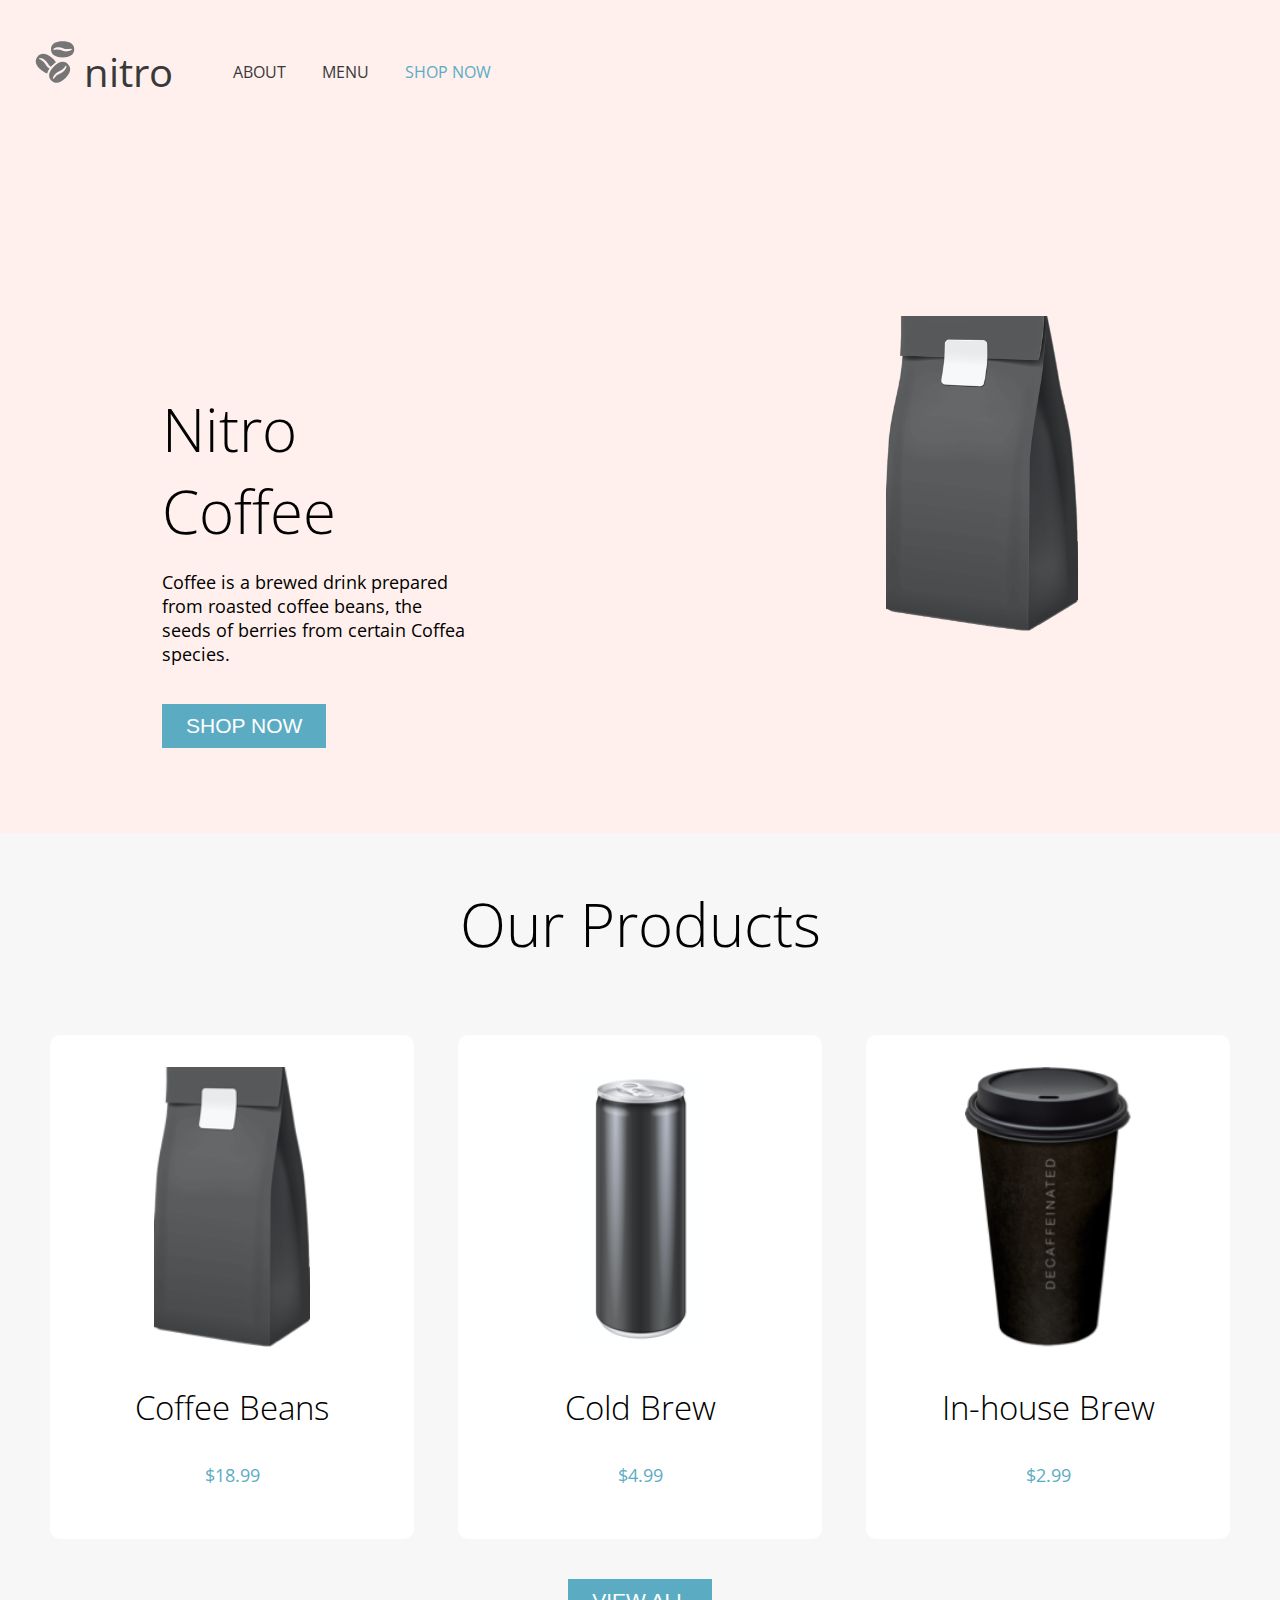
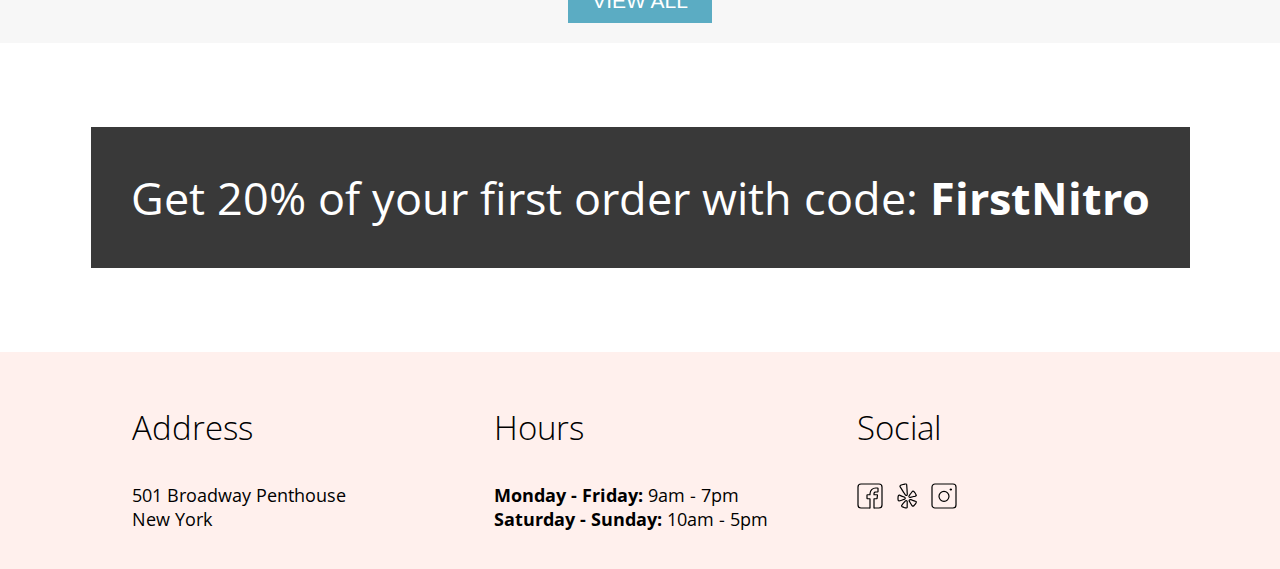
==== index.html @ c4e45bc8 "Initial commit" ====
<!DOCTYPE html>
<html lang="en">
  <head>
    <meta charset="UTF-8" />
    <meta name="viewport" content="width=device-width, initial-scale=1.0" />
    <link
      href="https://fonts.googleapis.com/css2?family=Open+Sans:ital,wght@0,300;0,400;0,600;0,700;1,400&display=swap"
      rel="stylesheet"
    />
    <link rel="stylesheet" href="./css/global.css" />
    <link rel="stylesheet" href="./css/landing.css" />
    <title>Coffee Shop - Home</title>
  </head>
  <body>
    <header class="header">
      <nav class="navbar">
        <div class="navbar-logo">
          <a href="./index.html">
            <img
              src="./assets/coffee-beans-logo-and-footer.svg"
              alt="coffee bean logo"
              class="navbar-logo-image"
            />

            <span class="navbar-logo-text">nitro</span>
          </a>
        </div>

        <ul class="navbar-list">
          <li><a href="./index.html" class="navbar-items">ABOUT</a></li>
          <li><a href="./pages/menu.html" class="navbar-items">MENU</a></li>
          <li>
            <a href="./pages/menu.html" class="navbar-items blue-text"
              >SHOP NOW</a
            >
          </li>
        </ul>
      </nav>

      <section class="landingpage-top">
        <div class="introductory-info">
          <h1 class="main-heading">Nitro Coffee</h1>
          <p>
            Coffee is a brewed drink prepared from roasted coffee beans, the
            seeds of berries from certain Coffea species.
          </p>
          <button type="button">SHOP NOW</button>
        </div>
        <img
          src="./assets/coffeebeans-hero.png"
          alt="coffee bag"
          class="coffee-bag"
        />
      </section>
    </header>

    <main id="main">
      <div class="our-products">
        <h2 class="our-products">Our Products</h2>

        <section class="card-layout">
          <div class="card">
            <img
              src="./assets/coffeebeans.png"
              alt="coffee beans"
              class="coffee-beans"
            />
            <h3>Coffee Beans</h3>
            <p class="blue-text">$18.99</p>
          </div>

          <div class="card">
            <img
              src="./assets/coldbrew.png"
              alt="cold brew"
              class="cold brew"
            />
            <h3>Cold Brew</h3>
            <p class="blue-text">$4.99</p>
          </div>

          <div class="card">
            <img
              src="./assets/inhousebrew.png"
              alt="in-house brew"
              class="in-house brew"
            />
            <h3>In-house Brew</h3>
            <p class="blue-text">$2.99</p>
          </div>
        </section>

        <button class="view-all-button">VIEW ALL</button>
      </div>

      <section class="discounts">
        <p class="discounts-text">
          Get 20% of your first order with code: <span>FirstNitro</span>
        </p>
      </section>
    </main>
    <footer class="footer">
      <div class="footer-companyinfocard">
        <div>
          <h3>Address</h3>
          <p>
            501 Broadway Penthouse <br />
            New York
          </p>
        </div>

        <div>
          <h3>Hours</h3>
          <p>
            <span>Monday - Friday:</span> 9am - 7pm <br />
            <span>Saturday - Sunday:</span> 10am - 5pm
          </p>
        </div>

        <div>
          <h3>Social</h3>
          <a href="https://www.facebook.com"
            ><img
              src="./assets/Facebook-Icon.svg"
              alt="facebook"
              class="facebook"
          /></a>
          <a href="https://www.yelp.com"
            ><img src="./assets/Yelp-Icon.svg" alt="yelp" class="yelp"
          /></a>
          <a href="https://www.instagram.com"
            ><img
              src="./assets/Instagram-Icon.svg"
              alt="instagram"
              class="instagram"
            />
          </a>
        </div>
      </div>
    </footer>
  </body>
</html>
---- css/global.css ----
/* ---------------- tags below ---------------- */

body {
    font-family: 'Open Sans';
    font-weight: 400;
    margin: 0;
    }

h1, h2 {
    font-size: 3.75rem;
    font-weight: 300;
  }

h3 {
    font-size: 2.0625rem;
    font-weight: 300;
  }

p {
    font-size: 1.125rem;
    font-weight: 400; 
}

a {
    text-decoration: none;
  }

li {
    margin: 1rem;
    list-style-type: none;
    display: inline-block;
}


/* ---------------- classes below ---------------- */



.navbar-items, .navbar-logo {
    display: inline-block;
    align-items: center;
    padding: 1.875rem 0rem 0rem 0rem;
    background-color: #FFF0ED;
    color: #393939;   
}

.navbar {
    /* text-align: center;  */
    padding: 0.9375rem 1.875rem;
    background-color: #FFF0ED;

}

.navbar-logo a{
    display: inline-block; 
    vertical-align: middle;

}

.navbar-logo{
    margin:0;
    padding: 0;
}

.navbar-logo-image {
    width: 50px; 
    height: auto; 
    display: inline-block;
    /* vertical-align: top;  */
    margin:0;
    padding: 0;

}

.navbar-list {
    text-decoration: none;
    display: inline-block;
    vertical-align: bottom;
    gap: 0.9375rem;
    margin:0;
    padding-bottom: 0;

}

.navbar-logo-text{
    text-decoration: none;
    font-size: 2.5rem;
    color: #393939;
}

    
button {
    background-color: #5BACC3; 
    color: white; 
    border: none; 
    padding: 10px 24px; 
    margin: 20px auto;
    font-size: 1.3125rem;
    font-weight: 400;
}

.blue-text{
    text-decoration: none;
    color: #5BACC3;
}
---- css/landing.css ----
.main-heading {
    font-size: 3.75rem;
    margin: 0;
    font-family: 'Open Sans', sans-serif;
    font-weight: 300;
}

.landingpage-top {
    background-color: #FFF0ED;
    overflow: hidden;
    padding: 1.25rem;
}


.coffee-bag{
    float: right;
    margin-left: auto;
    width: 30%; 
    margin: 4.375rem;
    max-width:15vw;
    max-height:35vh;
    padding: 7rem 7rem 7rem 0rem;
}

.introductory-info {
    padding: 14rem 0rem 0rem 7rem;
    width:25%;
    display: inline-block;
    vertical-align: top;
    margin: 1.875rem;
    

}

.our-products {
    background-color: #F7F7F7;
    overflow: hidden;
    
}

.discounts {
    text-align: center;
   
}

.discounts-text {
    display: inline-block;
    background-color: #393939;
    color: #ffffff;
    padding: 2.5rem; 
    font-size: 1.125rem; 
    text-align: center; 
    border: 4rem solid white;
    margin: 1.25rem auto;
    font-size: 2.8125rem;
    font-weight: 400;
}

.discounts span {
    font-weight: 700;
}

.footer {
    background-color: #FFF0ED;
}

.card {
    box-shadow: 0 5px 9px -1 rgba(0, 0, 0, 0.2);
        margin: 1.25rem;
    border-radius: 0.625rem;
    text-align: center;
    background-color: #ffffff;
    padding: 2rem;
    display: inline-block;
    width: 20.625rem;
    height: 27.5rem;
    max-width: 18.75rem;
    }

.our-products {
    display: block;
    text-align: center;

}


.our-products img {
    height: 17.5rem;
}



.view-all-button {
    display: block;
}

.footer-companyinfocard {

    display: block;
    text-align: left;
    padding: 1.25rem;
    margin: 0 0 0 7rem;
}

.footer-companyinfocard div {
    display: inline-block; 
    vertical-align: top;
    margin-right: 1.25rem; 
    width: 30%; 
    min-width: 12.5rem; 
}

.footer img {
    margin-right: 0.5rem; 
}  

.footer-companyinfocard span {
    font-weight: bold;
}
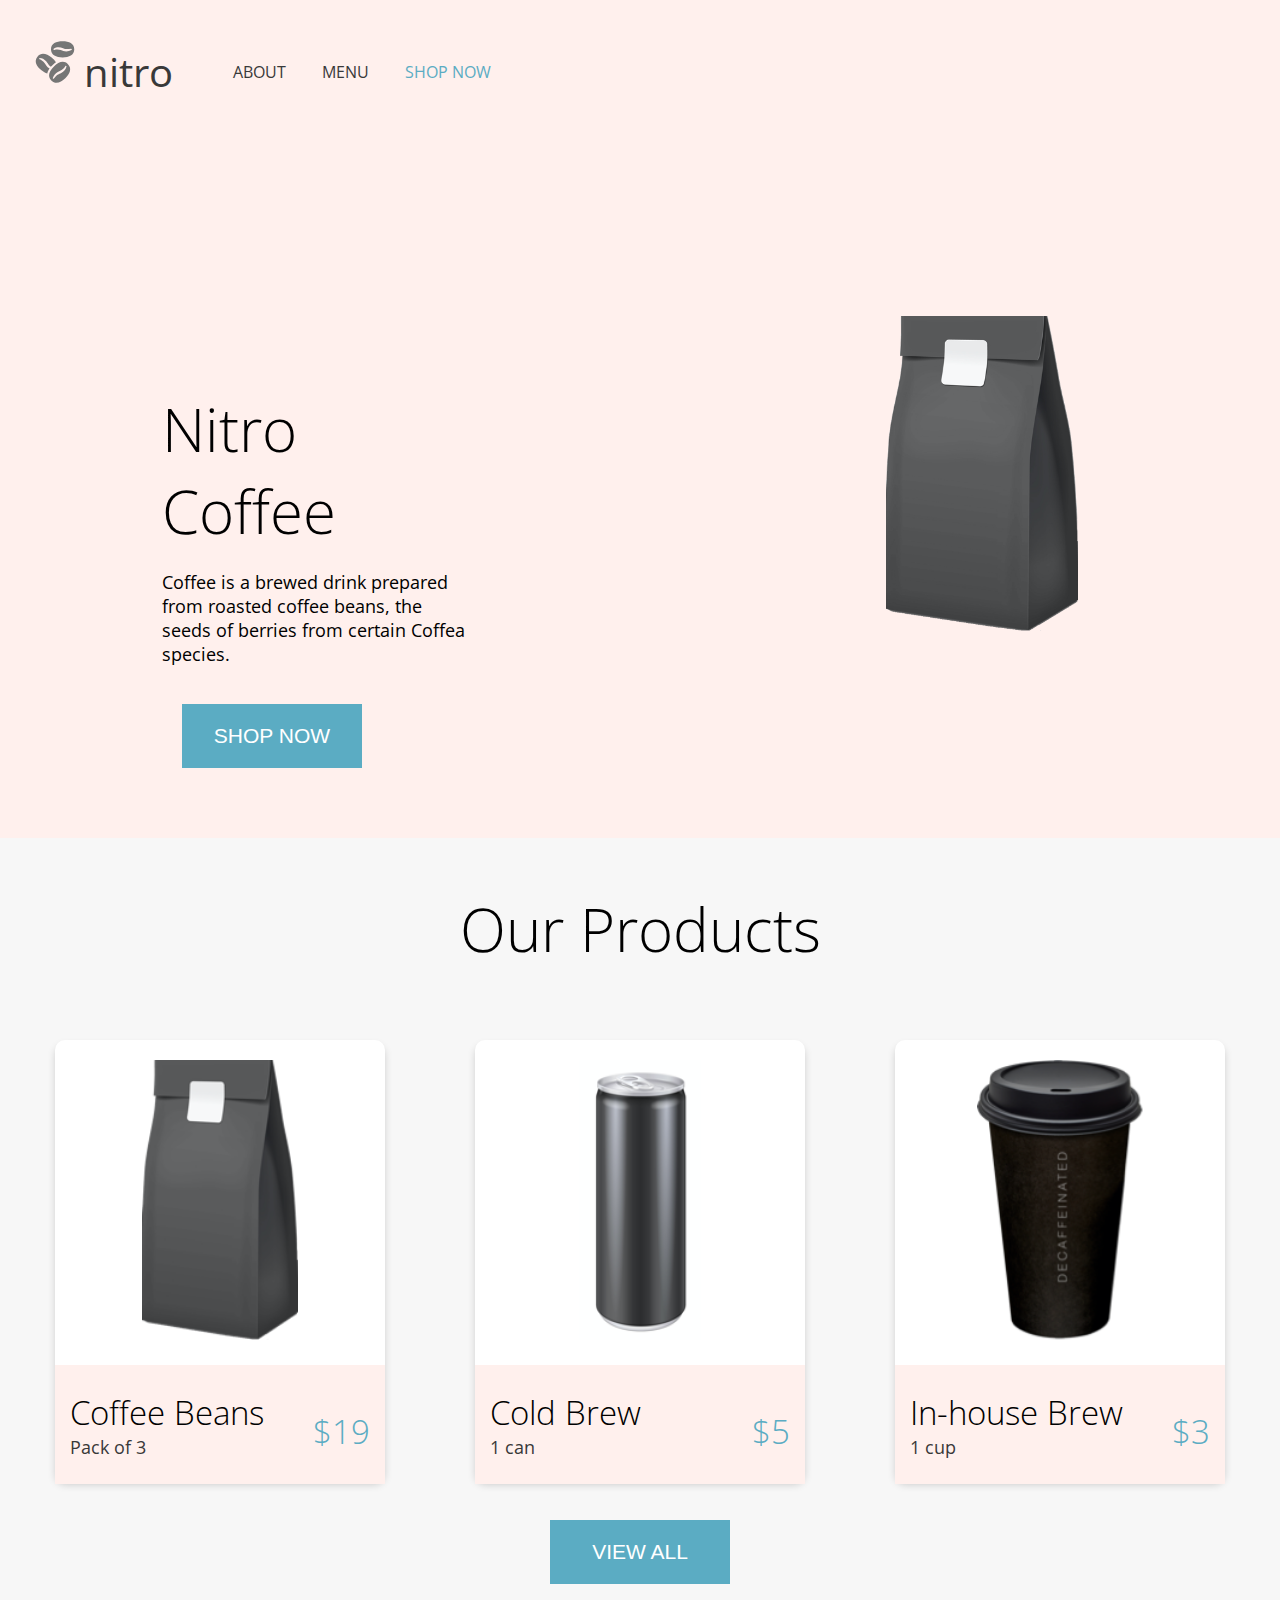
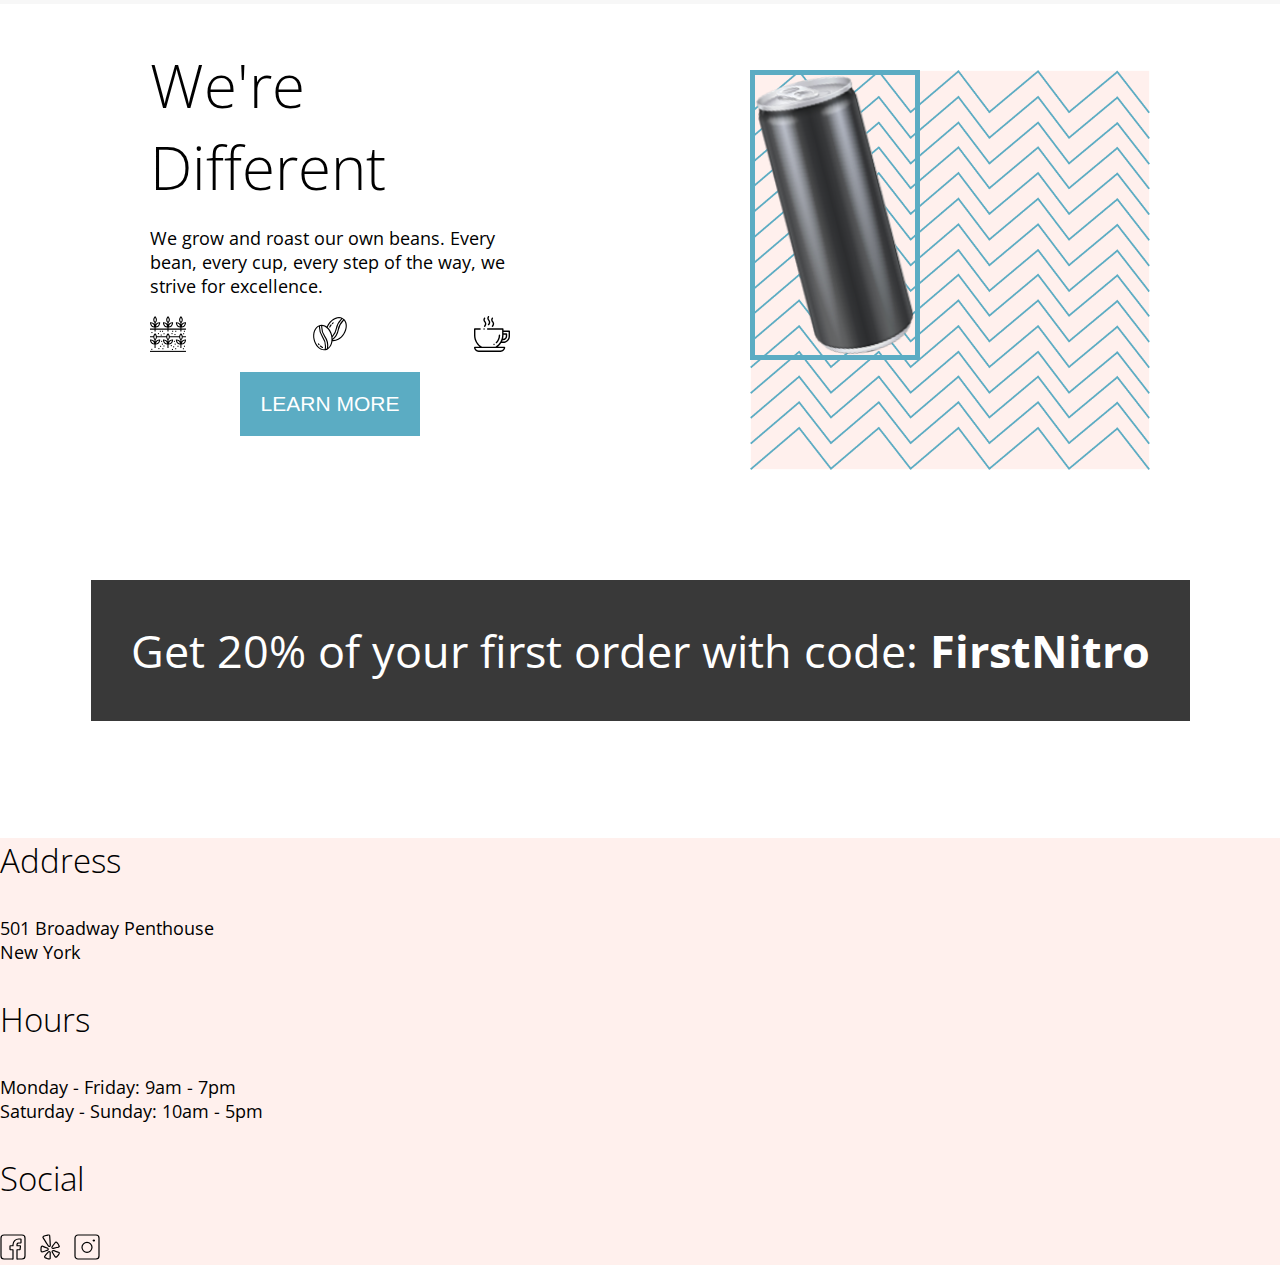
==== commit 8b4184ca: "Addition of exercises 12-16" ====
--- a/index.html
+++ b/index.html
@@ -37,14 +37,18 @@
         </ul>
       </nav>
 
-      <section class="landingpage-top">
+      <section class="hero">
         <div class="introductory-info">
           <h1 class="main-heading">Nitro Coffee</h1>
           <p>
             Coffee is a brewed drink prepared from roasted coffee beans, the
             seeds of berries from certain Coffea species.
           </p>
-          <button type="button">SHOP NOW</button>
+          <div class="button-container">
+          <div><button type="button">SHOP NOW</button></div>
+          <div class="button-border"></div>
+          </div>
+          
         </div>
         <img
           src="./assets/coffeebeans-hero.png"
@@ -59,39 +63,113 @@
         <h2 class="our-products">Our Products</h2>
 
         <section class="card-layout">
-          <div class="card">
-            <img
-              src="./assets/coffeebeans.png"
-              alt="coffee beans"
-              class="coffee-beans"
-            />
-            <h3>Coffee Beans</h3>
-            <p class="blue-text">$18.99</p>
+          <section class="card">
+              <div>
+                  <img
+                    src="./assets/coffeebeans.png"
+                    alt="coffee beans"
+                    class="card-image"
+                  />
+              </div>
+          
+              <div class="card-item-description">
+                  <div>
+                    <h3>Coffee Beans</h3>
+                    <p>Pack of 3</p>
+                  </div>
+                  <div>
+                    <h3 class="blue-text">$19</h3>
+                  </div>
+              </div>         
+          </section>
+
+          <section class="card">
+            <div>
+                <img
+                  src="./assets/coldbrew.png"
+                  alt="cold brew"
+                  class="card-image"
+                />
+            </div>
+        
+            <div class="card-item-description">
+                <div>
+                  <h3>Cold Brew</h3>
+                  <p>1 can</p>
+                </div>
+                <div>
+                  <h3 class="blue-text">$5</h3>
+                </div>
+            </div>         
+        </section>
+
+        <section class="card">
+          <div>
+              <img
+                  src="./assets/inhousebrew.png"
+                  alt="in-house brew"
+                  class="card-image"
+              />
           </div>
-
-          <div class="card">
-            <img
-              src="./assets/coldbrew.png"
-              alt="cold brew"
-              class="cold brew"
-            />
-            <h3>Cold Brew</h3>
-            <p class="blue-text">$4.99</p>
+      
+          <div class="card-item-description">
+              <div>
+                <h3>In-house Brew</h3>
+                <p>1 cup</p>
+              </div>
+              <div>
+                <h3 class="blue-text">$3</h3>
+              </div>
+          </div>         
+      </section>     
+    </section>
+        <div class="button-container">
+            <div><button type="button">VIEW ALL</button></div>
+            <div class="button-border"></div>
+        </div>
+      </div>
+
+      <section class="competition">
+        <section class="competition-content">
+            <h2>We're Different</h2>
+            <p>We grow and roast our own beans. Every bean, every cup, every step of the way, we strive for excellence.</p>
+            <div class="competition-icons-layout">
+              <img
+                  src="./assets/planting.svg"
+                  alt="plants"
+                  class="competition-content-icons"
+              />
+              <img
+                  src="./assets/coffee-beans.svg"
+                  alt="coffee beans"
+                  class="competition-content-icons"
+              />
+              <img
+                  src="./assets/coffee-cup.svg"
+                  alt="coffee cup"
+                  class="competition-content-icons"
+              />
+            </div>
+            <div class="button-container">
+              <button type="button">LEARN MORE</button>
+              <div class="button-border"></div>
           </div>
-
-          <div class="card">
-            <img
-              src="./assets/inhousebrew.png"
-              alt="in-house brew"
-              class="in-house brew"
-            />
-            <h3>In-house Brew</h3>
-            <p class="blue-text">$2.99</p>
-          </div>
+          </section>
+        
+        <section class="competition-images">
+          <img
+          src="./assets/coldbrewbackground.png"
+          alt="pink background with blue zigzag lines"
+        
+          />
+          <img
+                  src="./assets/tiltedcan.png"
+                  alt="tiled can"
+                  class="competition-second-image"
+          />
         </section>
-
-        <button class="view-all-button">VIEW ALL</button>
-      </div>
+      </section>
+      </section>
 
       <section class="discounts">
         <p class="discounts-text">
@@ -100,7 +178,7 @@
       </section>
     </main>
     <footer class="footer">
-      <div class="footer-companyinfocard">
+      <div class="" <div class="footer-companyinfocard">
         <div>
           <h3>Address</h3>
           <p>
--- a/css/global.css
+++ b/css/global.css
@@ -1,109 +1,127 @@
+/* ---------------- variables below ---------------- */
 /* ---------------- tags below ---------------- */
-
 body {
-    font-family: 'Open Sans';
-    font-weight: 400;
-    margin: 0;
-    }
+  font-family: "Open Sans";
+  font-weight: 400;
+  margin: 0;
+}
 
 h1, h2 {
-    font-size: 3.75rem;
-    font-weight: 300;
-  }
+  font-size: 3.75rem;
+  font-weight: 300;
+}
 
 h3 {
-    font-size: 2.0625rem;
-    font-weight: 300;
-  }
+  font-size: 2.0625rem;
+  font-weight: 300;
+}
 
 p {
-    font-size: 1.125rem;
-    font-weight: 400; 
+  font-size: 1.125rem;
+  font-weight: 400;
 }
 
 a {
-    text-decoration: none;
-  }
+  text-decoration: none;
+}
 
 li {
-    margin: 1rem;
-    list-style-type: none;
-    display: inline-block;
+  margin: 1rem;
+  list-style-type: none;
+  display: inline-block;
+}
+
+/* ---------------- classes below ---------------- */
+.navbar-items, .navbar-logo {
+  display: inline-block;
+  align-items: center;
+  padding: 1.875rem 0rem 0rem 0rem;
+  background-color: #FFF0ED;
+  color: #393939;
+}
+
+.navbar {
+  /* text-align: center;  */
+  padding: 0.9375rem 1.875rem;
+  background-color: #FFF0ED;
+}
+
+.navbar-logo a {
+  display: inline-block;
+  vertical-align: middle;
+}
+
+.navbar-logo {
+  margin: 0;
+  padding: 0;
+}
+
+.navbar-logo-image {
+  width: 50px;
+  height: auto;
+  display: inline-block;
+  /* vertical-align: top;  */
+  margin: 0;
+  padding: 0;
+}
+
+.navbar-list {
+  text-decoration: none;
+  display: inline-block;
+  vertical-align: bottom;
+  gap: 0.9375rem;
+  margin: 0;
+  padding-bottom: 0;
+}
+
+.navbar-logo-text {
+  text-decoration: none;
+  font-size: 2.5rem;
+  color: #393939;
+}
+
+.button-container {
+  position: relative;
+  display: inline-flex;
+  justify-content: center;
+  align-items: center;
+}
+
+button {
+  width: 180px;
+  margin: 20px;
+  padding: 20px;
+  background-color: #5BACC3;
+  color: white;
+  font-size: 1.3125rem;
+  font-weight: 400;
+  border: none;
+  position: relative;
+  display: flex;
+  align-items: center;
+  justify-content: center;
+  text-align: center;
+  cursor: pointer;
+
+}
+
+button button-border {
+  border: 2px solid #393939;
+  position: absolute;
+  top: -1px;
+  left: -1px;
+  width: 80%;
+  height: 80%;
+  box-sizing: border-box;
+}
+
+.button-container:hover .button-border {
+  top: 0;
+  left: 0;
 }
 
 
-/* ---------------- classes below ---------------- */
-
-
-
-.navbar-items, .navbar-logo {
-    display: inline-block;
-    align-items: center;
-    padding: 1.875rem 0rem 0rem 0rem;
-    background-color: #FFF0ED;
-    color: #393939;   
-}
-
-.navbar {
-    /* text-align: center;  */
-    padding: 0.9375rem 1.875rem;
-    background-color: #FFF0ED;
-
-}
-
-.navbar-logo a{
-    display: inline-block; 
-    vertical-align: middle;
-
-}
-
-.navbar-logo{
-    margin:0;
-    padding: 0;
-}
-
-.navbar-logo-image {
-    width: 50px; 
-    height: auto; 
-    display: inline-block;
-    /* vertical-align: top;  */
-    margin:0;
-    padding: 0;
-
-}
-
-.navbar-list {
-    text-decoration: none;
-    display: inline-block;
-    vertical-align: bottom;
-    gap: 0.9375rem;
-    margin:0;
-    padding-bottom: 0;
-
-}
-
-.navbar-logo-text{
-    text-decoration: none;
-    font-size: 2.5rem;
-    color: #393939;
-}
-
-    
-button {
-    background-color: #5BACC3; 
-    color: white; 
-    border: none; 
-    padding: 10px 24px; 
-    margin: 20px auto;
-    font-size: 1.3125rem;
-    font-weight: 400;
-}
-
-.blue-text{
-    text-decoration: none;
-    color: #5BACC3;
-} 
-
-
-
-
+.blue-text {
+  text-decoration: none;
+  color: #5BACC3;
+}--- a/css/landing.css
+++ b/css/landing.css
@@ -7,7 +7,7 @@
     font-weight: 300;
 }
 
-.landingpage-top {
+.hero {
     background-color: #FFF0ED;
     overflow: hidden;
     padding: 1.25rem;
@@ -37,12 +37,156 @@
 .our-products {
     background-color: #F7F7F7;
     overflow: hidden;
+    display: block;
+    text-align: center;
     
 }
+
+.our-products img {
+    height: 17.5rem;
+}
+
+.card-blue-text{
+    font-weight: bold;
+    text-decoration: none;
+    color: #5BACC3;
+    display: flex;
+
+} 
+
+
+.card-layout {
+    display: flex;
+    flex-wrap: wrap;
+    justify-content: space-around;
+    gap: 20px;
+    padding: 20px;
+}
+
+.card {
+    width: 20.625rem;
+    height: 27.5rem;
+    /* padding: 2rem;
+    margin: 20px; */
+    border-radius: 0.625rem;
+    box-shadow: 0 5px 9px -1px rgba(0, 0, 0, 0.2);  
+    display: flex;
+    flex-direction: column;
+    align-items: left;
+    justify-content: flex-start; 
+    /* justify content is for the parent (how the cards behave next to eachother) */
+    background-color: #ffffff;
+    position: relative;
+} 
+
+.card-image {
+    @extend .card;
+    margin: 20px;
+}
+
+.card-item-description {
+    width: 100%;
+    display: flex;
+    justify-content: space-between;
+    align-items: center;
+    padding: 10px 0;
+    box-sizing: border-box;
+    text-align: left; 
+    background-color: #FFF0ED;
+}
+
+.card-item-description h3 {
+    margin: 0;
+    padding: 15px 15px 0px 15px;
+}
+
+.card-item-description p {
+    margin: 0;
+    padding: 0px 15px 15px 15px;
+    color: #393939;
+}
+
+.card-item-description blue-text {
+    font-weight: 700;
+
+}
+
+.competition {
+    display: flex;
+    justify-content: space-around;
+    align-items: center;
+    padding: 20px;
+    margin: 20px;
+
+}
+
+.competition-content {
+    width: 30%;
+    display: flex;
+    flex-direction: column;
+
+}
+
+.competition-content h2 {
+    margin: 0;
+}
+
+
+.competition-icons-layout {
+    display: flex;
+    flex-direction: row;
+    justify-content: space-between;
+    align-items: center;
+    width: 100%;
+
+    
+}
+
+.competition-content-icons {
+    width: 10%; 
+}
+
+.button-container button {
+    align-content: flex-start;
+}
+/* Why is the button not pushing to the left? */
+
+.competition-images {
+    position: relative;
+    width: 400px;
+    height: 400px;
+}
+
+.competition-images img { 
+    position: absolute;
+    top: 20px;
+    left: 20px;
+    width: 100%;
+    height: 100%;
+}
+
+.competition-images img.competition-second-image {
+    z-index: 1;
+    width: 40%;
+    height: 280px;
+    border: 5px solid #5BACC3;
+}
+
+.competition-images img.competition-second-image:hover {
+    animation: rotate-image 2s linear infinite;
+}
+
+@keyframes flash-bg {
+    0% 100% {
+        background-color: #393939;
+        color: #5BACC3;
+    }
+}
+
 
 .discounts {
     text-align: center;
-   
+    animation: flash 1.5s infinite;
 }
 
 .discounts-text {
@@ -62,39 +206,22 @@
     font-weight: 700;
 }
 
+
+
+
+
 .footer {
     background-color: #FFF0ED;
 }
 
-.card {
-    box-shadow: 0 5px 9px -1 rgba(0, 0, 0, 0.2);
-        margin: 1.25rem;
-    border-radius: 0.625rem;
-    text-align: center;
-    background-color: #ffffff;
-    padding: 2rem;
-    display: inline-block;
-    width: 20.625rem;
-    height: 27.5rem;
-    max-width: 18.75rem;
-    }
-
-.our-products {
-    display: block;
-    text-align: center;
-
-}
-
-
-.our-products img {
-    height: 17.5rem;
-}
-
-
-
+
+
+
+
+/* 
 .view-all-button {
     display: block;
-}
+} */
 
 .footer-companyinfocard {
 
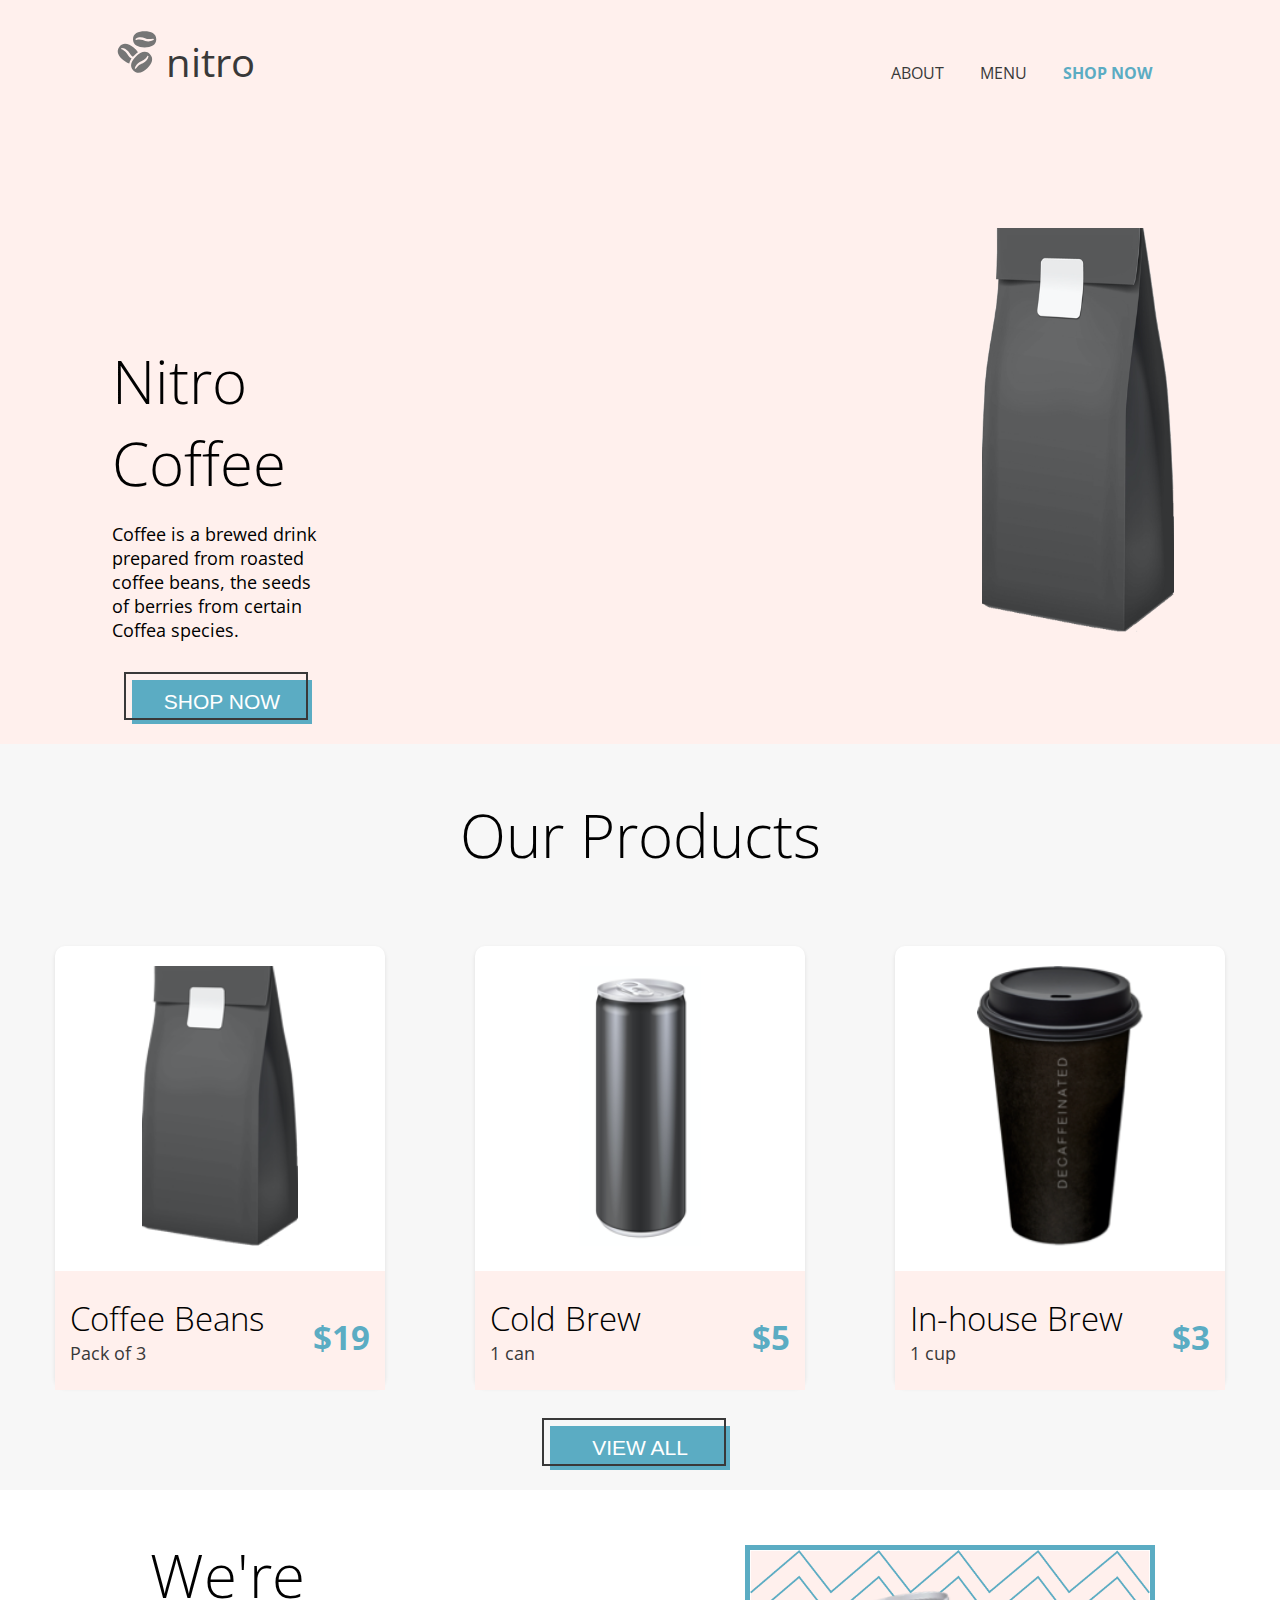
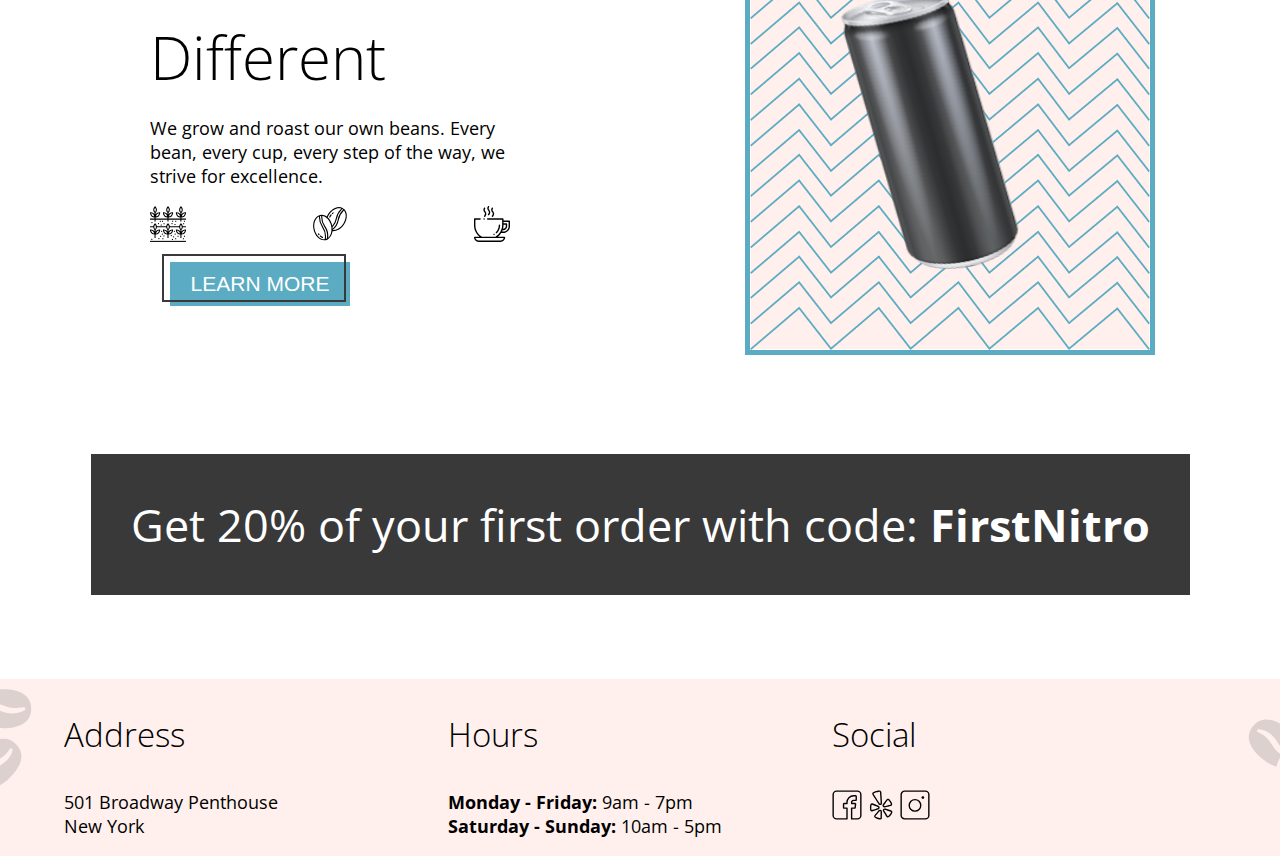
==== commit 4547d6de: "Added spinning animation" ====
--- a/index.html
+++ b/index.html
@@ -38,22 +38,22 @@
       </nav>
 
       <section class="hero">
-        <div class="introductory-info">
+        <div class="hero-info">
           <h1 class="main-heading">Nitro Coffee</h1>
           <p>
             Coffee is a brewed drink prepared from roasted coffee beans, the
             seeds of berries from certain Coffea species.
           </p>
-          <div class="button-container">
-          <div><button type="button">SHOP NOW</button></div>
-          <div class="button-border"></div>
-          </div>
+       
+          <button type="button" class="button-offset">SHOP NOW</button>
+          
+          
           
         </div>
         <img
           src="./assets/coffeebeans-hero.png"
           alt="coffee bag"
-          class="coffee-bag"
+          class="hero-coffee-bag"
         />
       </section>
     </header>
@@ -123,10 +123,10 @@
           </div>         
       </section>     
     </section>
-        <div class="button-container">
-            <div><button type="button">VIEW ALL</button></div>
-            <div class="button-border"></div>
-        </div>
+        
+            <div><button type="button" class="button-offset">VIEW ALL</button></div>
+            <!-- <div class="button-border"></div> -->
+        <!-- </div> -->
       </div>
 
       <section class="competition">
@@ -150,16 +150,16 @@
                   class="competition-content-icons"
               />
             </div>
-            <div class="button-container">
-              <button type="button">LEARN MORE</button>
-              <div class="button-border"></div>
-          </div>
+           
+              <button type="button" class="button-offset">LEARN MORE</button>
+              
           </section>
         
         <section class="competition-images">
           <img
           src="./assets/coldbrewbackground.png"
           alt="pink background with blue zigzag lines"
+          class="competition-first-image"
         
           />
           <img
@@ -177,8 +177,15 @@
         </p>
       </section>
     </main>
+
+
+
     <footer class="footer">
-      <div class="" <div class="footer-companyinfocard">
+      <div class="footer-design-left">
+        <img src="./assets/coffee-beans-logo-and-footer.svg" alt="coffee bean design" />
+      </div>
+      
+      <div class="footer-companyinfocard">
         <div>
           <h3>Address</h3>
           <p>
@@ -215,6 +222,10 @@
           </a>
         </div>
       </div>
+
+      <div class="footer-design-right">
+        <img src="./assets/coffee-beans-logo-and-footer.svg" alt="coffee bean design" />
+      </div>
     </footer>
   </body>
 </html>
--- a/css/global.css
+++ b/css/global.css
@@ -42,7 +42,10 @@
 
 .navbar {
   /* text-align: center;  */
-  padding: 0.9375rem 1.875rem;
+  display:flex;
+  justify-content: space-between;
+  align-items: center;
+  padding: 1rem 7em;
   background-color: #FFF0ED;
 }
 
@@ -60,7 +63,6 @@
   width: 50px;
   height: auto;
   display: inline-block;
-  /* vertical-align: top;  */
   margin: 0;
   padding: 0;
 }
@@ -72,6 +74,7 @@
   gap: 0.9375rem;
   margin: 0;
   padding-bottom: 0;
+  margin-left: auto;
 }
 
 .navbar-logo-text {
@@ -80,24 +83,22 @@
   color: #393939;
 }
 
-.button-container {
-  position: relative;
-  display: inline-flex;
-  justify-content: center;
-  align-items: center;
-}
 
-button {
+
+
+
+.button-offset {
   width: 180px;
+  height: 44px;
   margin: 20px;
-  padding: 20px;
+  /* padding: 10px 20px; */
   background-color: #5BACC3;
   color: white;
   font-size: 1.3125rem;
   font-weight: 400;
+  position: relative;
   border: none;
-  position: relative;
-  display: flex;
+  display: inline-flex;
   align-items: center;
   justify-content: center;
   text-align: center;
@@ -105,17 +106,18 @@
 
 }
 
-button button-border {
+.button-offset::before {
+  content: '';
+  position: absolute;
+  top: -8px;
+  left: -8px;
+  width: 100%;
+  height: 100%;
   border: 2px solid #393939;
-  position: absolute;
-  top: -1px;
-  left: -1px;
-  width: 80%;
-  height: 80%;
-  box-sizing: border-box;
+  transition: all 0.2s ease;
 }
 
-.button-container:hover .button-border {
+.button-offset:hover::before {
   top: 0;
   left: 0;
 }
--- a/css/landing.css
+++ b/css/landing.css
@@ -8,28 +8,32 @@
 }
 
 .hero {
+    display: flex;
     background-color: #FFF0ED;
     overflow: hidden;
-    padding: 1.25rem;
-}
-
-
-.coffee-bag{
+    margin: 20px #FFF0ED;
+}
+
+
+.hero-coffee-bag{
     float: right;
-    margin-left: auto;
+    margin-left: 650px;
     width: 30%; 
-    margin: 4.375rem;
+    /* margin: 4.375rem; */
     max-width:15vw;
-    max-height:35vh;
+    max-height:none;
     padding: 7rem 7rem 7rem 0rem;
-}
-
-.introductory-info {
+    margin: 20px #FFF0ED;
+}
+
+.hero-info {
+    /* padding: 14rem 0rem 0rem 7rem; */
+    
+    display: inline-block;
+    vertical-align: center;
+    width:25%;
     padding: 14rem 0rem 0rem 7rem;
-    width:25%;
-    display: inline-block;
-    vertical-align: top;
-    margin: 1.875rem;
+    margin: 0%;
     
 
 }
@@ -39,6 +43,7 @@
     overflow: hidden;
     display: block;
     text-align: center;
+    margin: 20px  #F7F7F7;
     
 }
 
@@ -66,21 +71,17 @@
 .card {
     width: 20.625rem;
     height: 27.5rem;
-    /* padding: 2rem;
-    margin: 20px; */
     border-radius: 0.625rem;
-    box-shadow: 0 5px 9px -1px rgba(0, 0, 0, 0.2);  
+    box-shadow: 0 2px 4px rgba(0, 0, 0, 0.1);  
     display: flex;
     flex-direction: column;
     align-items: left;
     justify-content: flex-start; 
-    /* justify content is for the parent (how the cards behave next to eachother) */
     background-color: #ffffff;
     position: relative;
 } 
 
 .card-image {
-    @extend .card;
     margin: 20px;
 }
 
@@ -106,7 +107,7 @@
     color: #393939;
 }
 
-.card-item-description blue-text {
+.card-item-description, .blue-text {
     font-weight: 700;
 
 }
@@ -117,7 +118,8 @@
     align-items: center;
     padding: 20px;
     margin: 20px;
-
+    /* overflow: hidden; */
+    
 }
 
 .competition-content {
@@ -146,48 +148,82 @@
     width: 10%; 
 }
 
-.button-container button {
-    align-content: flex-start;
-}
-/* Why is the button not pushing to the left? */
 
 .competition-images {
     position: relative;
     width: 400px;
     height: 400px;
-}
-
-.competition-images img { 
+   
+}
+
+.competition-images img:first-child {
     position: absolute;
     top: 20px;
     left: 20px;
+    width: 400px;
+    height: 400px;
+    
+}
+/* 
+.competition-second-image {
+    position: absolute;
+    top: 130px;
+    left: 130px;
+    top:18%;
+    left:30%;
+    width: 180px;
+    height: 280px;
+} */
+
+.competition-second-image {
+    position: absolute;
+    /* top: 130px;
+    left: 130px; */
+    top:50%;
+    left:50%;
+    transform: translate(-50%, -50%);
+    width: 180px;
+    height: 280px;
+}
+
+
+.competition-images::before {
+    content: '';
+    position: absolute;
+    top: 15px;
+    left: 15px;
     width: 100%;
     height: 100%;
-}
-
-.competition-images img.competition-second-image {
-    z-index: 1;
-    width: 40%;
-    height: 280px;
     border: 5px solid #5BACC3;
 }
 
-.competition-images img.competition-second-image:hover {
+.competition-images:hover .competition-second-image {
+    transform-origin: center;
+    /* top:50%;
+    left:50%; */
+    /* top:25%;
+    left:25%; */
     animation: rotate-image 2s linear infinite;
 }
 
-@keyframes flash-bg {
-    0% 100% {
-        background-color: #393939;
-        color: #5BACC3;
+@keyframes rotate-image {
+    from {
+        transform: translate(-50%, -50%) rotate(0deg);
+        }
+    to {
+        transform: translate(-50%, -50%) rotate(360deg);
     }
 }
+
+
 
 
 .discounts {
     text-align: center;
-    animation: flash 1.5s infinite;
-}
+    
+}
+
+
 
 .discounts-text {
     display: inline-block;
@@ -200,47 +236,81 @@
     margin: 1.25rem auto;
     font-size: 2.8125rem;
     font-weight: 400;
+    animation: flash-bg 2.5s infinite;
+}
+
+@keyframes flash-bg {
+    0%, 100% {
+        background-color: #393939;
+    }
+    50% {
+        background-color: #5BACC3;
+    }
 }
 
 .discounts span {
     font-weight: 700;
 }
 
-
-
-
-
 .footer {
     background-color: #FFF0ED;
-}
-
-
-
-
-
-/* 
-.view-all-button {
-    display: block;
-} */
+    position: relative;
+    display: flex;
+    justify-content: space-between;
+  
+    overflow: hidden;
+}
+
+.footer-design-left, .footer-design-right {
+    position: absolute;
+    width: 50px;
+    height: 100%;
+
+}
+
+.footer-design-left {
+    position: absolute;
+    top: 0;
+    left: -75px;
+    width: 120px;
+    height: 120px;
+}
+
+.footer-design-right {
+    position: absolute;
+    top: 0;
+    right: -75px;
+    width: 120px;
+    height: 120px;
+}
+
+.footer-design-left img, .footer-design-right img {
+    width: 100%;
+    height: 100%;
+    /* object-fit: contain; */
+    opacity: 0.25;
+}
 
 .footer-companyinfocard {
-
-    display: block;
-    text-align: left;
-    padding: 1.25rem;
-    margin: 0 0 0 7rem;
+    width: 100%;
+    display: flex;
+    justify-content: center;
+    /* text-align: left; */
+    padding: 0;
+    margin: 0;
+    
 }
 
 .footer-companyinfocard div {
-    display: inline-block; 
-    vertical-align: top;
-    margin-right: 1.25rem; 
+   
     width: 30%; 
-    min-width: 12.5rem; 
-}
-
-.footer img {
-    margin-right: 0.5rem; 
+    margin-right: 0; 
+    /* min-width: 12.5rem;  */
+}
+
+.facebook, .yelp, .instagram {
+    width: 30px;
+    height: 30px;
 }  
 
 .footer-companyinfocard span {
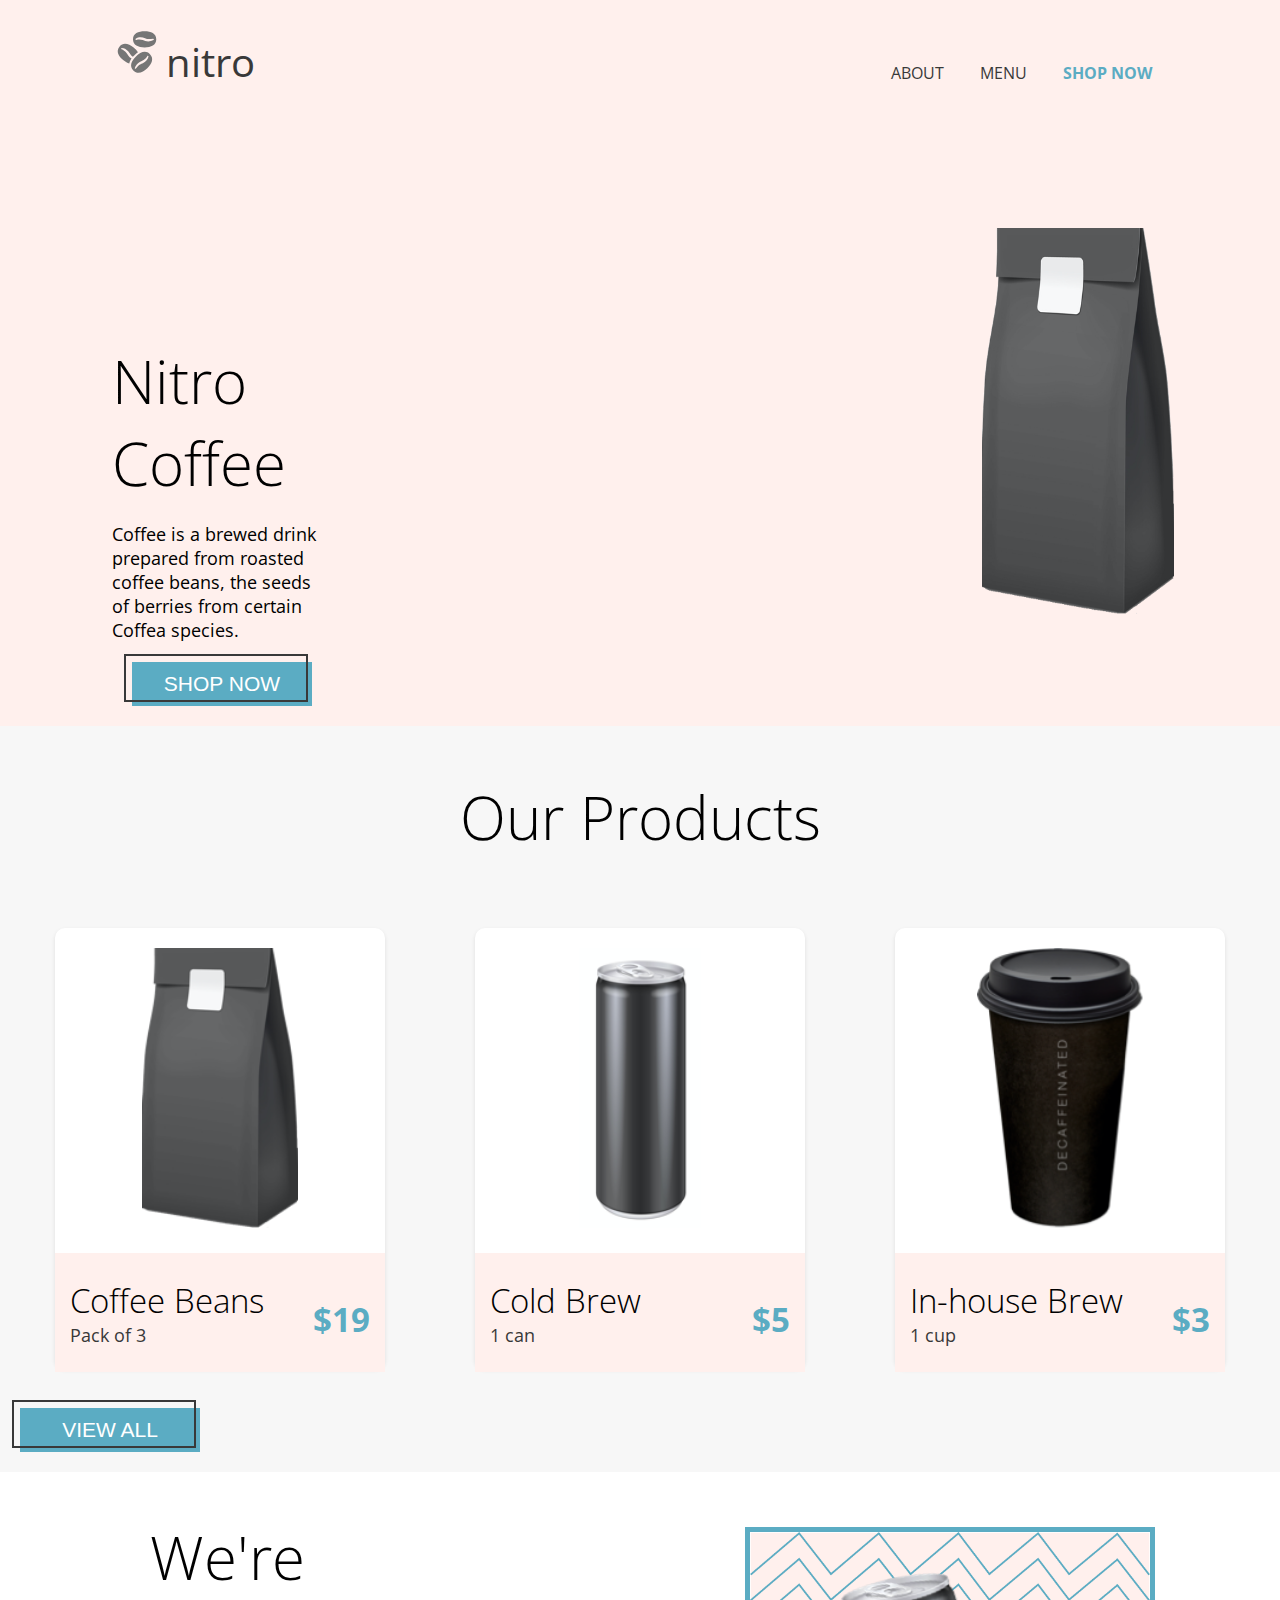
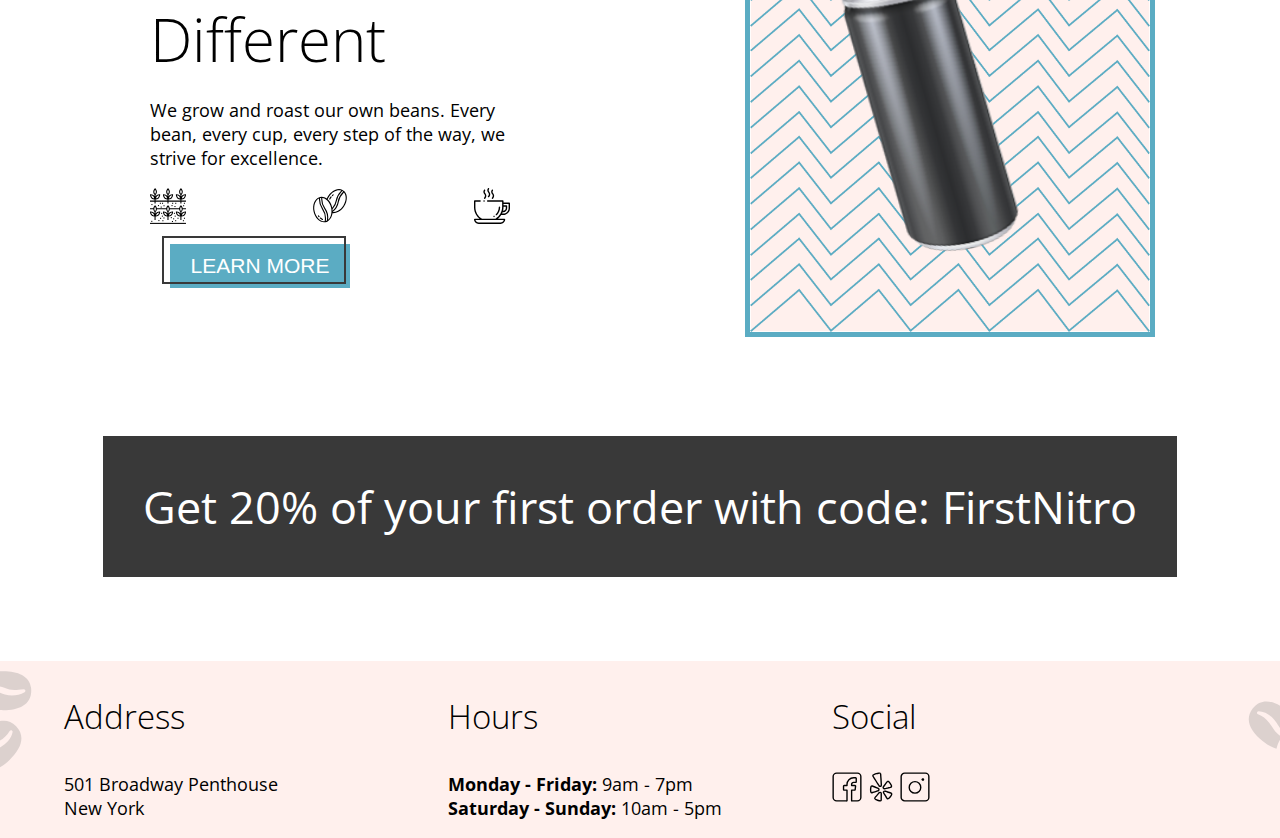
==== commit b0e8ac98: "Final touches" ====
--- a/index.html
+++ b/index.html
@@ -7,8 +7,8 @@
       href="https://fonts.googleapis.com/css2?family=Open+Sans:ital,wght@0,300;0,400;0,600;0,700;1,400&display=swap"
       rel="stylesheet"
     />
-    <link rel="stylesheet" href="./css/global.css" />
-    <link rel="stylesheet" href="./css/landing.css" />
+    <!-- <link rel="stylesheet" href="./css/global.css" /> -->
+    <link rel="stylesheet" href="./scss/landing.css" />
     <title>Coffee Shop - Home</title>
   </head>
   <body>
@@ -17,7 +17,7 @@
         <div class="navbar-logo">
           <a href="./index.html">
             <img
-              src="./assets/coffee-beans-logo-and-footer.svg"
+              src="./assets/logos/coffee-beans-logo-and-footer.svg"
               alt="coffee bean logo"
               class="navbar-logo-image"
             />
@@ -44,14 +44,13 @@
             Coffee is a brewed drink prepared from roasted coffee beans, the
             seeds of berries from certain Coffea species.
           </p>
-       
-          <button type="button" class="button-offset">SHOP NOW</button>
-          
-          
-          
+
+          <a href="./pages/menu.html"
+            ><button type="button" class="button-offset">SHOP NOW</button></a
+          >
         </div>
         <img
-          src="./assets/coffeebeans-hero.png"
+          src="./assets/images/coffeebeans-hero.png"
           alt="coffee bag"
           class="hero-coffee-bag"
         />
@@ -64,55 +63,55 @@
 
         <section class="card-layout">
           <section class="card">
-              <div>
-                  <img
-                    src="./assets/coffeebeans.png"
-                    alt="coffee beans"
-                    class="card-image"
-                  />
-              </div>
-          
-              <div class="card-item-description">
-                  <div>
-                    <h3>Coffee Beans</h3>
-                    <p>Pack of 3</p>
-                  </div>
-                  <div>
-                    <h3 class="blue-text">$19</h3>
-                  </div>
-              </div>         
+            <div>
+              <img
+                src="./assets/images/coffeebeans.png"
+                alt="coffee beans"
+                class="card-image"
+              />
+            </div>
+
+            <div class="card-item-description">
+              <div>
+                <h3>Coffee Beans</h3>
+                <p>Pack of 3</p>
+              </div>
+              <div>
+                <h3 class="blue-text">$19</h3>
+              </div>
+            </div>
           </section>
 
           <section class="card">
             <div>
-                <img
-                  src="./assets/coldbrew.png"
-                  alt="cold brew"
-                  class="card-image"
-                />
-            </div>
-        
+              <img
+                src="./assets/images/coldbrew.png"
+                alt="cold brew"
+                class="card-image"
+              />
+            </div>
+
             <div class="card-item-description">
-                <div>
-                  <h3>Cold Brew</h3>
-                  <p>1 can</p>
-                </div>
-                <div>
-                  <h3 class="blue-text">$5</h3>
-                </div>
-            </div>         
-        </section>
-
-        <section class="card">
-          <div>
+              <div>
+                <h3>Cold Brew</h3>
+                <p>1 can</p>
+              </div>
+              <div>
+                <h3 class="blue-text">$5</h3>
+              </div>
+            </div>
+          </section>
+
+          <section class="card">
+            <div>
               <img
-                  src="./assets/inhousebrew.png"
-                  alt="in-house brew"
-                  class="card-image"
+                src="./assets/images/inhousebrew.png"
+                alt="in-house brew"
+                class="card-image"
               />
-          </div>
-      
-          <div class="card-item-description">
+            </div>
+
+            <div class="card-item-description">
               <div>
                 <h3>In-house Brew</h3>
                 <p>1 cup</p>
@@ -120,56 +119,58 @@
               <div>
                 <h3 class="blue-text">$3</h3>
               </div>
-          </div>         
-      </section>     
-    </section>
-        
-            <div><button type="button" class="button-offset">VIEW ALL</button></div>
-            <!-- <div class="button-border"></div> -->
-        <!-- </div> -->
+            </div>
+          </section>
+        </section>
+        <a href="./pages/menu.html" class=""
+          ><button type="button" class="button-offset">VIEW ALL</button></a
+        >
       </div>
 
       <section class="competition">
         <section class="competition-content">
-            <h2>We're Different</h2>
-            <p>We grow and roast our own beans. Every bean, every cup, every step of the way, we strive for excellence.</p>
-            <div class="competition-icons-layout">
-              <img
-                  src="./assets/planting.svg"
-                  alt="plants"
-                  class="competition-content-icons"
-              />
-              <img
-                  src="./assets/coffee-beans.svg"
-                  alt="coffee beans"
-                  class="competition-content-icons"
-              />
-              <img
-                  src="./assets/coffee-cup.svg"
-                  alt="coffee cup"
-                  class="competition-content-icons"
-              />
-            </div>
-           
-              <button type="button" class="button-offset">LEARN MORE</button>
-              
-          </section>
-        
+          <h2>We're Different</h2>
+          <p>
+            We grow and roast our own beans. Every bean, every cup, every step
+            of the way, we strive for excellence.
+          </p>
+          <div class="competition-icons-layout">
+            <img
+              src="./assets/logos/planting.svg"
+              alt="plants"
+              class="competition-content-icons"
+            />
+            <img
+              src="./assets/logos/coffee-beans.svg"
+              alt="coffee beans"
+              class="competition-content-icons"
+            />
+            <img
+              src="./assets/logos/coffee-cup.svg"
+              alt="coffee cup"
+              class="competition-content-icons"
+            />
+          </div>
+
+          <a href="./pages/menu.html"
+            ><button type="button" class="button-offset">LEARN MORE</button></a
+          >
+        </section>
+
         <section class="competition-images">
           <img
-          src="./assets/coldbrewbackground.png"
-          alt="pink background with blue zigzag lines"
-          class="competition-first-image"
-        
+            src="./assets/images/coldbrewbackground.png"
+            alt="pink background with blue zigzag lines"
+            class="competition-first-image"
           />
           <img
-                  src="./assets/tiltedcan.png"
-                  alt="tiled can"
-                  class="competition-second-image"
+            src="./assets/images/tiltedcan.png"
+            alt="tiled can"
+            class="competition-second-image"
           />
         </section>
       </section>
-      </section>
+      <!-- </section> -->
 
       <section class="discounts">
         <p class="discounts-text">
@@ -178,13 +179,14 @@
       </section>
     </main>
 
-
-
     <footer class="footer">
       <div class="footer-design-left">
-        <img src="./assets/coffee-beans-logo-and-footer.svg" alt="coffee bean design" />
-      </div>
-      
+        <img
+          src="./assets/logos/coffee-beans-logo-and-footer.svg"
+          alt="coffee bean design"
+        />
+      </div>
+
       <div class="footer-companyinfocard">
         <div>
           <h3>Address</h3>
@@ -206,16 +208,16 @@
           <h3>Social</h3>
           <a href="https://www.facebook.com"
             ><img
-              src="./assets/Facebook-Icon.svg"
+              src="./assets/logos/Facebook-Icon.svg"
               alt="facebook"
               class="facebook"
           /></a>
           <a href="https://www.yelp.com"
-            ><img src="./assets/Yelp-Icon.svg" alt="yelp" class="yelp"
+            ><img src="./assets/logos/Yelp-Icon.svg" alt="yelp" class="yelp"
           /></a>
           <a href="https://www.instagram.com"
             ><img
-              src="./assets/Instagram-Icon.svg"
+              src="./assets/logos/Instagram-Icon.svg"
               alt="instagram"
               class="instagram"
             />
@@ -224,7 +226,10 @@
       </div>
 
       <div class="footer-design-right">
-        <img src="./assets/coffee-beans-logo-and-footer.svg" alt="coffee bean design" />
+        <img
+          src="./assets/logos/coffee-beans-logo-and-footer.svg"
+          alt="coffee bean design"
+        />
       </div>
     </footer>
   </body>
--- a/scss/landing.css
+++ b/scss/landing.css
@@ -0,0 +1,376 @@
+body {
+  font-family: "Open Sans";
+  font-weight: 400;
+  margin: 0;
+}
+
+h1, h2 {
+  font-size: 60px;
+  font-weight: 300;
+}
+
+h3 {
+  font-size: 33px;
+  font-weight: 300;
+}
+
+p {
+  font-size: 18px;
+  font-weight: 400;
+}
+
+a {
+  text-decoration: none;
+}
+
+li {
+  margin: 16px;
+  list-style-type: none;
+  display: inline-block;
+}
+
+.navbar {
+  display: flex;
+  justify-content: space-between;
+  align-items: center;
+  padding: 16px 7em;
+  background-color: #FFF0ED;
+}
+.navbar-items, .navbar-logo {
+  display: inline-block;
+  align-items: center;
+  padding: 30px 0 0;
+  background-color: #FFF0ED;
+  color: #393939;
+}
+.navbar-logo {
+  margin: 0;
+  padding: 0;
+}
+.navbar-logo a {
+  display: inline-block;
+  vertical-align: middle;
+}
+.navbar-logo-image {
+  width: 3.125rem;
+  height: auto;
+  display: inline-block;
+  margin: 0;
+  padding: 0;
+}
+.navbar-logo-text {
+  text-decoration: none;
+  font-size: 40px;
+  color: #393939;
+}
+.navbar-list {
+  text-decoration: none;
+  display: inline-block;
+  vertical-align: bottom;
+  gap: 15px;
+  margin: 0;
+  padding-bottom: 0;
+  margin-left: auto;
+}
+
+.button-offset {
+  position: relative;
+  cursor: pointer;
+  border: none;
+  display: flex;
+  align-items: center;
+  justify-content: center;
+  width: 180px;
+  height: 44px;
+  margin: 20px;
+  background-color: #5BACC3;
+  color: #ffffff;
+  font-size: 21px;
+  font-weight: 400;
+  text-align: center;
+}
+.button-offset::before {
+  content: "";
+  position: absolute;
+  top: -0.5rem;
+  left: -0.5rem;
+  width: 100%;
+  height: 100%;
+  border: 0.125rem solid #393939;
+  transition: all 0.2s ease;
+}
+.button-offset:hover::before {
+  top: 0;
+  left: 0;
+}
+
+.blue-text {
+  text-decoration: none;
+  color: #5BACC3;
+}
+
+.italic-text {
+  font-style: italic;
+}
+
+.card {
+  border-radius: 10px;
+  box-shadow: 0 0.125rem 0.25rem rgba(0, 0, 0, 0.1);
+  background-color: #ffffff;
+}
+
+.card {
+  transition: all 0.2s ease;
+}
+.card:hover {
+  transform: translateY(-0.125rem);
+}
+
+.main-heading {
+  font-size: 60px;
+  margin: 0;
+  font-family: "Open Sans", sans-serif;
+  font-weight: 300;
+}
+
+.hero {
+  display: flex;
+  background-color: #FFF0ED;
+  overflow: hidden;
+  margin: 1.25rem #FFF0ED;
+}
+.hero-info {
+  display: inline-block;
+  vertical-align: center;
+  width: 25%;
+  padding: 224px 0px 0px 112px;
+  margin: 0%;
+}
+.hero-coffee-bag {
+  float: right;
+  margin-left: 40.625rem;
+  width: 30%;
+  max-width: 15vw;
+  max-height: none;
+  padding: 112px 112px 112px 0px;
+}
+
+.our-products {
+  background-color: #F7F7F7;
+  overflow: hidden;
+  text-align: center;
+  margin: 1.25rem #F7F7F7;
+}
+.our-products img {
+  height: 280px;
+}
+
+.card-blue-text {
+  font-weight: bold;
+  text-decoration: none;
+  color: #5BACC3;
+  display: flex;
+}
+
+.card {
+  width: 330px;
+  height: 440px;
+  display: flex;
+  flex-direction: column;
+  align-items: left;
+}
+.card-layout {
+  display: flex;
+  flex-wrap: wrap;
+  justify-content: space-around;
+  gap: 1.25rem;
+  padding: 1.25rem;
+}
+.card-image {
+  margin: 1.25rem;
+}
+.card-item-description {
+  width: 100%;
+  display: flex;
+  justify-content: space-between;
+  align-items: center;
+  padding: 0.625rem 0;
+  box-sizing: border-box;
+  text-align: left;
+  background-color: #FFF0ED;
+}
+.card-item-description h3 {
+  margin: 0;
+  padding: 0.9375rem 0.9375rem 0rem 0.9375rem;
+}
+.card-item-description p {
+  margin: 0;
+  padding: 0rem 0.9375rem 0.9375rem 0.9375rem;
+  color: #393939;
+}
+
+.center-align {
+  text-align: right;
+}
+
+.card-item-description, .blue-text {
+  font-weight: 700;
+}
+
+.competition {
+  display: flex;
+  justify-content: space-around;
+  align-items: center;
+  padding: 1.25rem;
+  margin: 1.25rem;
+}
+.competition-content {
+  width: 30%;
+  display: flex;
+  flex-direction: column;
+}
+.competition-content h2 {
+  margin: 0;
+}
+.competition-images {
+  position: relative;
+  width: 25rem;
+  height: 25rem;
+}
+.competition-images img:first-child {
+  position: absolute;
+  top: 1.25rem;
+  left: 1.25rem;
+  width: 25rem;
+  height: 25rem;
+}
+.competition-images::before {
+  content: "";
+  position: absolute;
+  top: 0.9375rem;
+  left: 0.9375rem;
+  width: 100%;
+  height: 100%;
+  border: 0.3125rem solid #5BACC3;
+}
+
+.competition-icons-layout {
+  display: flex;
+  flex-direction: row;
+  justify-content: space-between;
+  align-items: center;
+  width: 100%;
+}
+
+.competition-content-icons {
+  width: 10%;
+}
+
+.competition-second-image {
+  position: absolute;
+  left: 8.125rem;
+  top: 50%;
+  left: 50%;
+  transform: translate(-50%, -50%);
+  width: 11.25rem;
+  height: 17.5rem;
+}
+
+.competition-images:hover .competition-second-image {
+  transform-origin: center;
+  animation: rotate-image 2s linear infinite;
+}
+
+@keyframes rotate-image {
+  from {
+    transform: translate(-50%, -50%) rotate(0deg);
+  }
+  to {
+    transform: translate(-50%, -50%) rotate(360deg);
+  }
+}
+.discounts {
+  text-align: center;
+}
+.discounts-text {
+  display: inline-block;
+  background-color: #393939;
+  color: #ffffff;
+  padding: 40px;
+  font-size: 18px;
+  text-align: center;
+  border: 64px solid white;
+  margin: 20px auto;
+  font-size: 45px;
+  font-weight: 400;
+  animation: flash-bg 2.5s infinite;
+}
+.discounts .discounts span {
+  font-weight: 700;
+}
+
+@keyframes flash-bg {
+  0%, 100% {
+    background-color: #393939;
+  }
+  50% {
+    background-color: #5BACC3;
+  }
+}
+.footer {
+  background-color: #FFF0ED;
+  position: relative;
+  display: flex;
+  justify-content: space-between;
+  overflow: hidden;
+}
+
+.footer-design-left, .footer-design-right {
+  position: absolute;
+  width: 3.125rem;
+  height: 100%;
+}
+
+.footer-design-left {
+  position: absolute;
+  top: 0;
+  left: -4.6875rem;
+  width: 7.5rem;
+  height: 7.5rem;
+}
+
+.footer-design-right {
+  position: absolute;
+  top: 0;
+  right: -4.6875rem;
+  width: 7.5rem;
+  height: 7.5rem;
+}
+
+.footer-design-left img, .footer-design-right img {
+  width: 100%;
+  height: 100%;
+  opacity: 0.25;
+}
+
+.footer-companyinfocard {
+  width: 100%;
+  display: flex;
+  justify-content: center;
+  padding: 0;
+  margin: 0;
+}
+
+.footer-companyinfocard div {
+  width: 30%;
+  margin-right: 0;
+}
+
+.facebook, .yelp, .instagram {
+  width: 1.875rem;
+  height: 1.875rem;
+}
+
+.footer-companyinfocard span {
+  font-weight: bold;
+}/*# sourceMappingURL=landing.css.map */